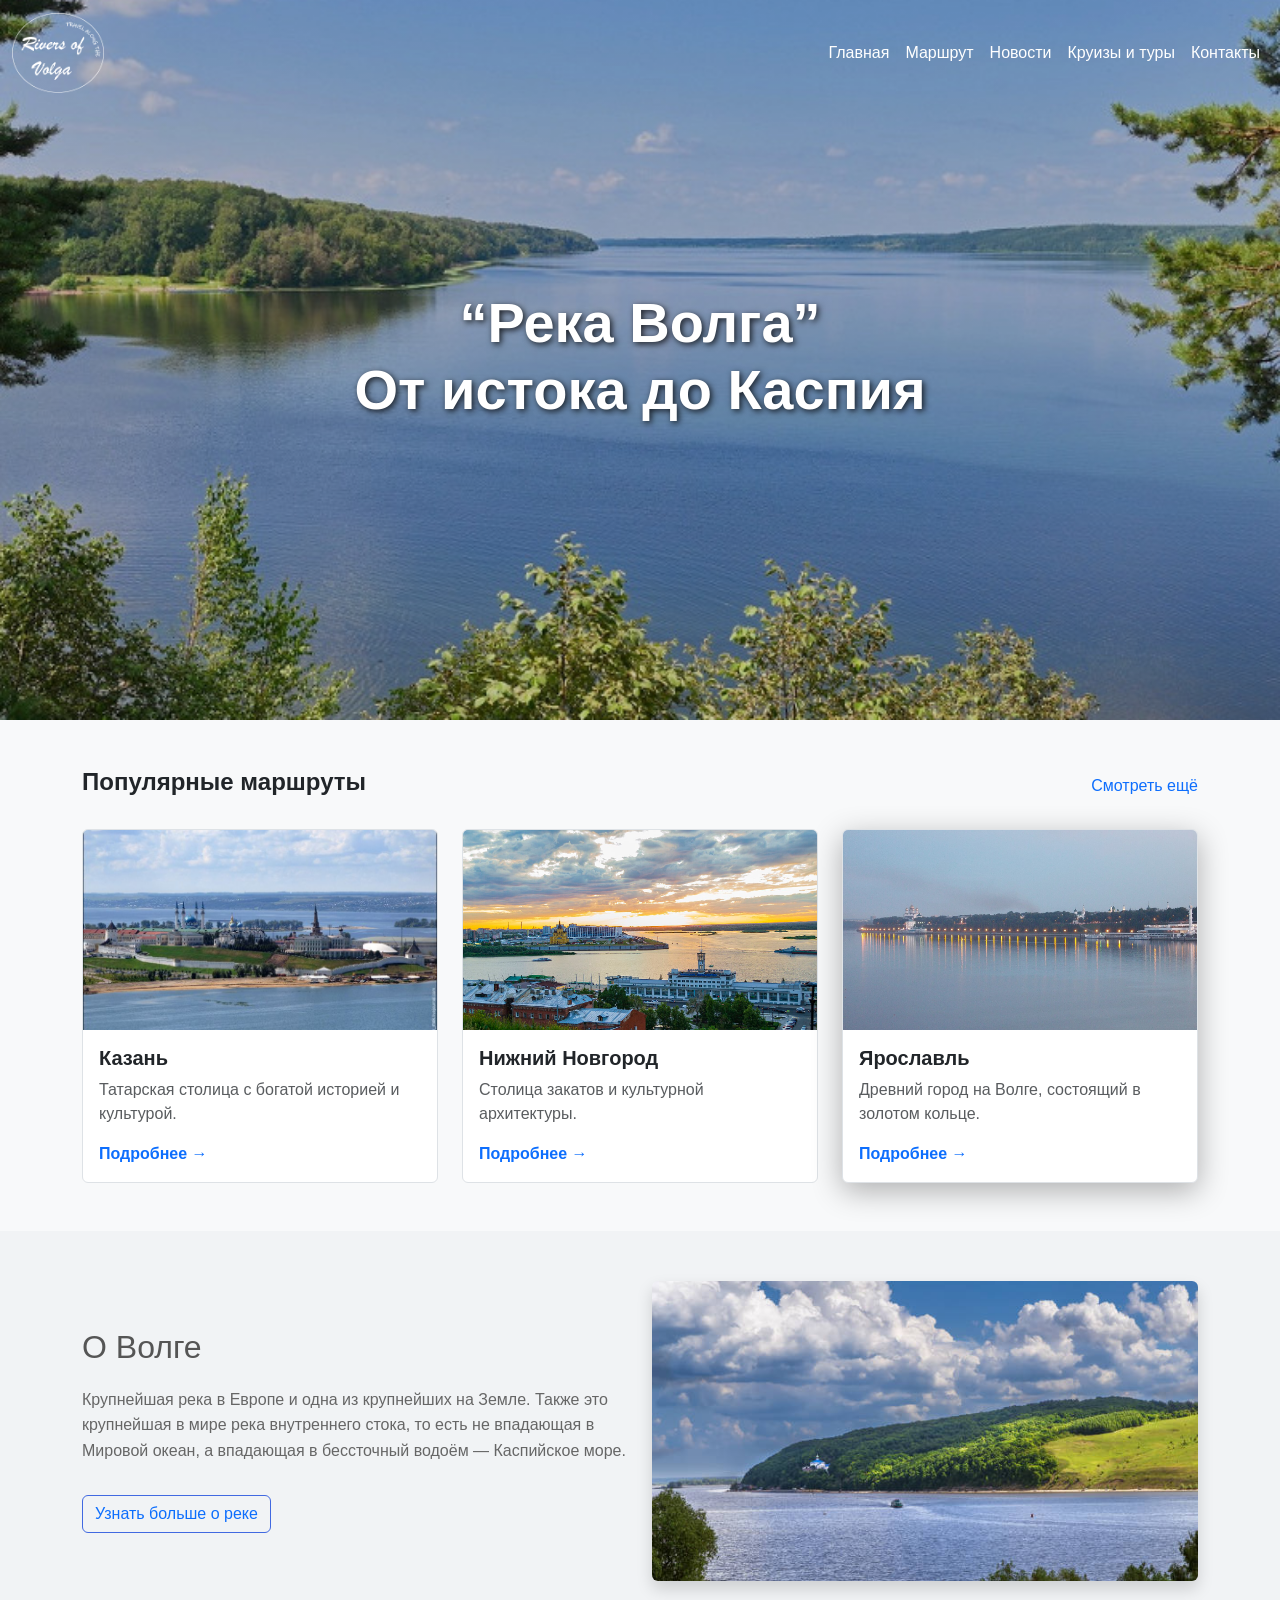
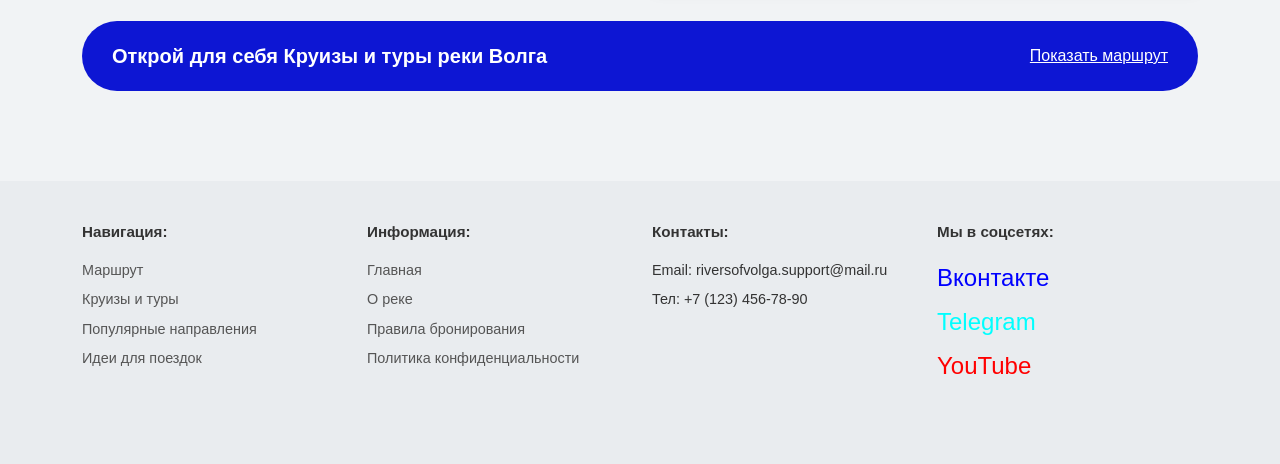
==== index.html @ 1bbc3a09 "Add files via upload" ====
<!DOCTYPE html>
<html lang="en">
<head>
    <meta charset="UTF-8">
    <meta http-equiv="X-UA-Compatible" content="IE=edge">
    <meta name="viewport" content="width=device-width, initial-scale=1.0">
    <meta name="description" content="Крупнейшая река в Европе и одна из крупнейших на Земле.">
    <meta name="keywords" content="река, Волга, реки России, известаня река в России">
    <title>река Волга</title>
    <link href="css/bootstrap.min.css" rel="stylesheet">
    <link href="style.css" rel="stylesheet">
    <link rel="icon" type="image/x-icon" href="images/favicon-16.ico">
    <link rel="icon" type="image/png" sizes="32x32" href="images/favicon-32.png">
    <link rel="icon" type="image/png" sizes="16x16" href="images/favicon-16.png">
    <link rel="apple-touch-icon" href="images/apple-touch-icon.png">

    <!-- Open Graph для соцсетей -->
    <meta property="og:title" content="река Волга">
    <meta property="og:description" content="Крупнейшая река в Европе и одна из крупнейших на Земле.">
    <meta property="og:image" content="/images/Logotip.png">
</head>
<body>
    <!-- НАВИГАЦИОННАЯ ПАНЕЛЬ -->
    <nav class="navbar navbar-expand-lg navbar-dark bg-transparent position-absolute w-100" style="z-index: 10; top: 0;">
        <div class="container-fluid">
            <a class="navbar-brand" href="#">
                <div class="logo-container">
                    <img src="images/Logotip.png" alt="Logo" class="logo-img">
                </div>
            </a>
            
            <button class="navbar-toggler" type="button" data-bs-toggle="collapse" data-bs-target="#navbarNav">
                <span class="navbar-toggler-icon"></span>
            </button>
            <div class="collapse navbar-collapse justify-content-end" id="navbarNav">
                <ul class="navbar-nav">
                    <li class="nav-item"><a class="nav-link text-white" href="#">Главная</a></li>
                    <li class="nav-item"><a class="nav-link text-white" href="#">Маршрут</a></li>
                    <li class="nav-item"><a class="nav-link text-white" href="#">Новости</a></li>
                    <li class="nav-item"><a class="nav-link text-white" href="#">Круизы и туры</a></li>
                    <li class="nav-item"><a class="nav-link text-white" href="#">Контакты</a></li>
                </ul>
            </div>
        </div>
    </nav>
    <!-- ГЕРОЙ-БАННЕР -->
    <header class="hero-section">
        <div class="container text-center hero-text">
            <h1 class="fw-bold">“Река Волга”<br>От истока до Каспия</h1>
        </div>
    </header>
    <!-- СЕТКА КАТЕГОРИЙ -->
    <section class="container py-5">
        <div class="d-flex justify-content-between align-items-center mb-4">
            <h2 class="h4 fw-bold">Популярные маршруты</h2>
            <a href="#" class="text-decoration-none text-primary">Смотреть ещё</a>
        </div>
        <!-- Колонка 1. Популярные направления -->
        <div class="row g-4">
            <div class="col-lg-4 col-md-6 col-12">
                <!-- Карточка 1 -->
                <div class="card h-100 route-card">
                    <img src="images/Kazan.jpg" class="card-img-top" alt="Казань">
                    <div class="card-body d-flex flex-column">
                        <h3 class="card-title h5 fw-bold">Казань</h3>
                        <p class="card-text flex-grow-1 text-muted">Татарская столица с богатой историей и культурой.</p>
                        <a href="#" class="text-primary fw-bold text-decoration-none mt-auto">Подробнее &rarr;</a>
                    </div>
                </div>
            </div>
            <!-- Карточка 2 -->
            <div class="col-lg-4 col-md-6 col-12">
                <div class="card h-100 route-card">
                    <img src="images/Nizhniy_Novgorod.jpg" class="card-img-top" alt="Нижний Новгород">
                    <div class="card-body d-flex flex-column">
                        <h3 class="card-title h5 fw-bold">Нижний Новгород</h3>
                        <p class="card-text flex-grow-1 text-muted">Столица закатов и культурной архитектуры.</p>
                        <a href="#" class="text-primary fw-bold text-decoration-none mt-auto">Подробнее &rarr;</a>
                    </div>
                </div>
            </div>
            <!-- Карточка 3 -->
            <div class="col-lg-4 col-md-6 col-12">
                <div class="card h-100 route-card" style="box-shadow: 0 8px 30px rgba(0, 0, 0, 0.3);">
                    <img src="images/Yaroslavl.JPG" class="card-img-top" alt="Ярославль">
                    <div class="card-body d-flex flex-column">
                        <h3 class="card-title h5 fw-bold">Ярославль</h3>
                        <p class="card-text flex-grow-1 text-muted">Древний город на Волге, состоящий в золотом кольце.</p>
                        <a href="#" class="text-primary fw-bold text-decoration-none mt-auto">Подробнее &rarr;</a>
                    </div>
                </div>
            </div>
        </div>
    </section>
    <!-- СЕКЦИЯ С ИНФОРМАЦИЕЙ О ВОЛГЕ -->
    <section class="about-section">
        <div class="container">
            <div class="row align-items-center">
                <div class="col-lg-6 about-text">
                    <h2>О Волге</h2>
                    <p>Крупнейшая река в Европе и одна из крупнейших на Земле. Также это крупнейшая в мире река внутреннего стока, то есть не впадающая в Мировой океан, а впадающая в бессточный водоём — Каспийское море.</p>
                    <button class="btn btn-outline-primary mt-3 hover-btn"><a href="#" class="hover-text" style="text-decoration: none;">Узнать больше о реке</a></button>
                </div>
                <div class="col-lg-6 text-center about-image">
                    <img src="images/Volga_1.jpg" alt="Волга пейзаж" class="img-fluid rounded shadow" style="max-height: 300px; width: 100%; object-fit: cover;">
                </div>
            </div>
            
            <div class="cta-banner">
                <span class="fw-bold fs-5">Открой для себя Круизы и туры реки Волга</span>
                <a href="index2.html" class="hover-btn1" style="color: white;">Показать маршрут</a>
            </div>
        </div>
    </section>
    <!-- ПОДВАЛ (FOOTER) -->
    <footer>
        <div class="container">
            <div class="row">
                <!-- Колонка 1 -->
                <div class="col-md-3 col-6 mb-4">
                    <p class="fw-bold mb-3" style="font-size: 0.95rem;">Навигация:</p>
                    <ul>
                        <li><a href="#">Маршрут</a></li>
                        <li><a href="#">Круизы и туры</a></li>
                        <li><a href="#">Популярные направления</a></li>
                        <li><a href="#">Идеи для поездок</a></li>
                    </ul>
                </div>
                <!-- Колонка 2 -->
                <div class="col-md-3 col-6 mb-4">
                    <p class="fw-bold mb-3" style="font-size: 0.95rem;">Информация:</p>
                    <ul>
                        <li><a href="">Главная</a></li>
                        <li><a href="#">О реке</a></li>
                        <li><a href="#">Правила бронирования</a></li>
                        <li><a href="#">Политика конфиденциальности</a></li>
                    </ul>
                </div>
                <!-- Колонка 3 -->
                <div class="col-md-3 col-6 mb-4">
                    <p class="fw-bold mb-3" style="font-size: 0.95rem;">Контакты:</p>
                    <ul>
                        <li>Email: riversofvolga.support@mail.ru</li>
                        <li>Тел: +7 (123) 456-78-90</li>
                    </ul>
                </div>
                <!-- Колонка 4 -->
                <div class="col-md-3 col-6 mb-4">
                    <p class="fw-bold mb-3" style="font-size: 0.95rem;">Мы в соцсетях:</p>
                    <ul>
                        <li><a href="#" class="social-icon-link" title="ВКонтакте" style="color: blue;">Вконтакте</a></li>
                        <li><a href="#" class="social-icon-link" title="Telegram" style="color: cyan;">Telegram</a></li>
                        <li><a href="#" class="social-icon-link" title="YouTube" style="color: red;">YouTube</a></li>
                    </ul>
                </div>
            </div>
        </div>
    </footer>
    <!-- Подключение скрипта Bootstrap 5 для интерактивности (меню на мобильных) -->
    <script src="js/bootstrap.bundle.min.js"></script>

</body>
</html>
---- style.css ----
body {
    font-family: 'Roboto', sans-serif;
    background-color: #f8f9fa;
}
.logo-container {
    position: relative;
    display: inline-block;
    margin-right: 15px;
}
.logo-img {
    height: 80px;
    width: auto;
}
.logo-text {
    font-family: 'Great Vibes', cursive;
    font-size: 1.8rem;
    color: white;
    text-shadow: 2px 2px 4px rgba(0, 0, 0, 0.7);
    position: absolute;
    top: 50%;
    left: 50%;
    transition: transform 0.3s ease;
    transform: translate(-50%, -50%);
    pointer-events: none;
    text-align: center;
    line-height: 1;
}
@media (max-width: 575.98px) {
    .logo-img {height: 60px;}
    .logo-text {font-size: 1.2rem;}
    .cta-banner .btn-light {
        align-items: center;
        text-align: center;
    }
}
.hero-section {
    background: linear-gradient(rgba(0, 0, 0, 0.2), rgba(0, 0, 0, 0.2)), url(images/Volga.jpg) no-repeat center center;
    background-size: cover;
    height: 80vh;
    min-height: 400px;
    display: flex;
    align-items: center;
    justify-content: center;
    position: relative;
}
.hero-text h1 {
    color: white;
    text-shadow: 2px 2px 6px rgba(0, 0, 0, 0.8);
    font-size: 3.5rem;
}
.route-card {
    transition: all 0.3s ease;
    border: 1px solid #dee2e6;
}
.route-card:hover {
    border: 2px solid #4169e1;
    box-shadow: 0 4px 12px rgba(65, 105, 225, 0.2);
    transform: translateY(-5px);
}
.card-img-top {
    height: 200px;
    object-fit: cover;
}
.about-section {
    background-color: #f1f3f5;
    padding: 50px 0;
}
.about-text h2 {
    color: #555;
    margin-bottom: 20px;
}
.about-text p {
    color: #666;
    line-height: 1.6;
}
.btn-outline-primary {
    border-color: #4169e1;
    color: #4169e1;
}
.btn-outline-primary:hover {
    background-color: #4169e1;
    color: white;
}
.cta-banner {
    background-color: #0d16d3;
    border-radius: 50px;
    padding: 20px 30px;
    color: white;
    display: flex;
    justify-content: space-between;
    align-items: center;
    flex-wrap: wrap;
    margin: 40px 0;
}
.cta-banner .btn-light {
    background-color: white;
    color: #000;
    font-weight: 500;
    margin: 0 auto;
    display: block;
    text-decoration: none;
}
.cta-banner .btn-light:hover {
    background-color:darkolivegreen;
}
footer {
    background-color: #e9ecef;
    padding: 40px 0;
    font-size: 0.9rem;
    color: #333;
}
footer h6 {
    font-weight: 700;
    margin-bottom: 15px;
}
footer ul {
    list-style: none;
    padding: 0;
}
footer ul li {
    margin-bottom: 8px;
}
footer ul li a {
    text-decoration: none;
    color: #555;
}
footer ul li a:hover {
    text-decoration: underline;
}
/* --- ИЗМЕНЕНИЕ 2: СТИЛИ ДЛЯ ИКОНОК СОЦСЕТЕЙ --- */
        .social-icon-link {
            font-size: 1.5rem; /* Размер иконок */
            transition: color 0.3s ease, transform 0.3s ease;
            display: inline-block;
        }

        /* Эффект наведения на иконки */
        .social-icon-link:hover {
            transform: scale(1.15); /* Небольшое увеличение */
        } 
@media (max-width: 991.98px) {
    .about-image {margin-top: 20px;}
}
.hover-text {
    transition: font-size 0.3s ease, color 0.3s ease;
    display: inline-block; /* дял анимации размера */
}
.hover-text:hover {
    color: red !important; /* слово становится красным при наведении */
    font-size: 1.1em; /* увеличение текста */
}
.hover-btn {
    transition: all 0.3s ease;
}
.hover-btn:hover {
    background-color: transparent !important; /* убирает фон */
    border-color: #4169e1; /* Оставляет рамку */
    color: red; /*цвет текста при наведении */
    transform: scale(1.05); /* кнопка увеличивается */
}
.hover-btn1:hover {
    transform: scale(1.05); /* кнопка увеличивается */
}
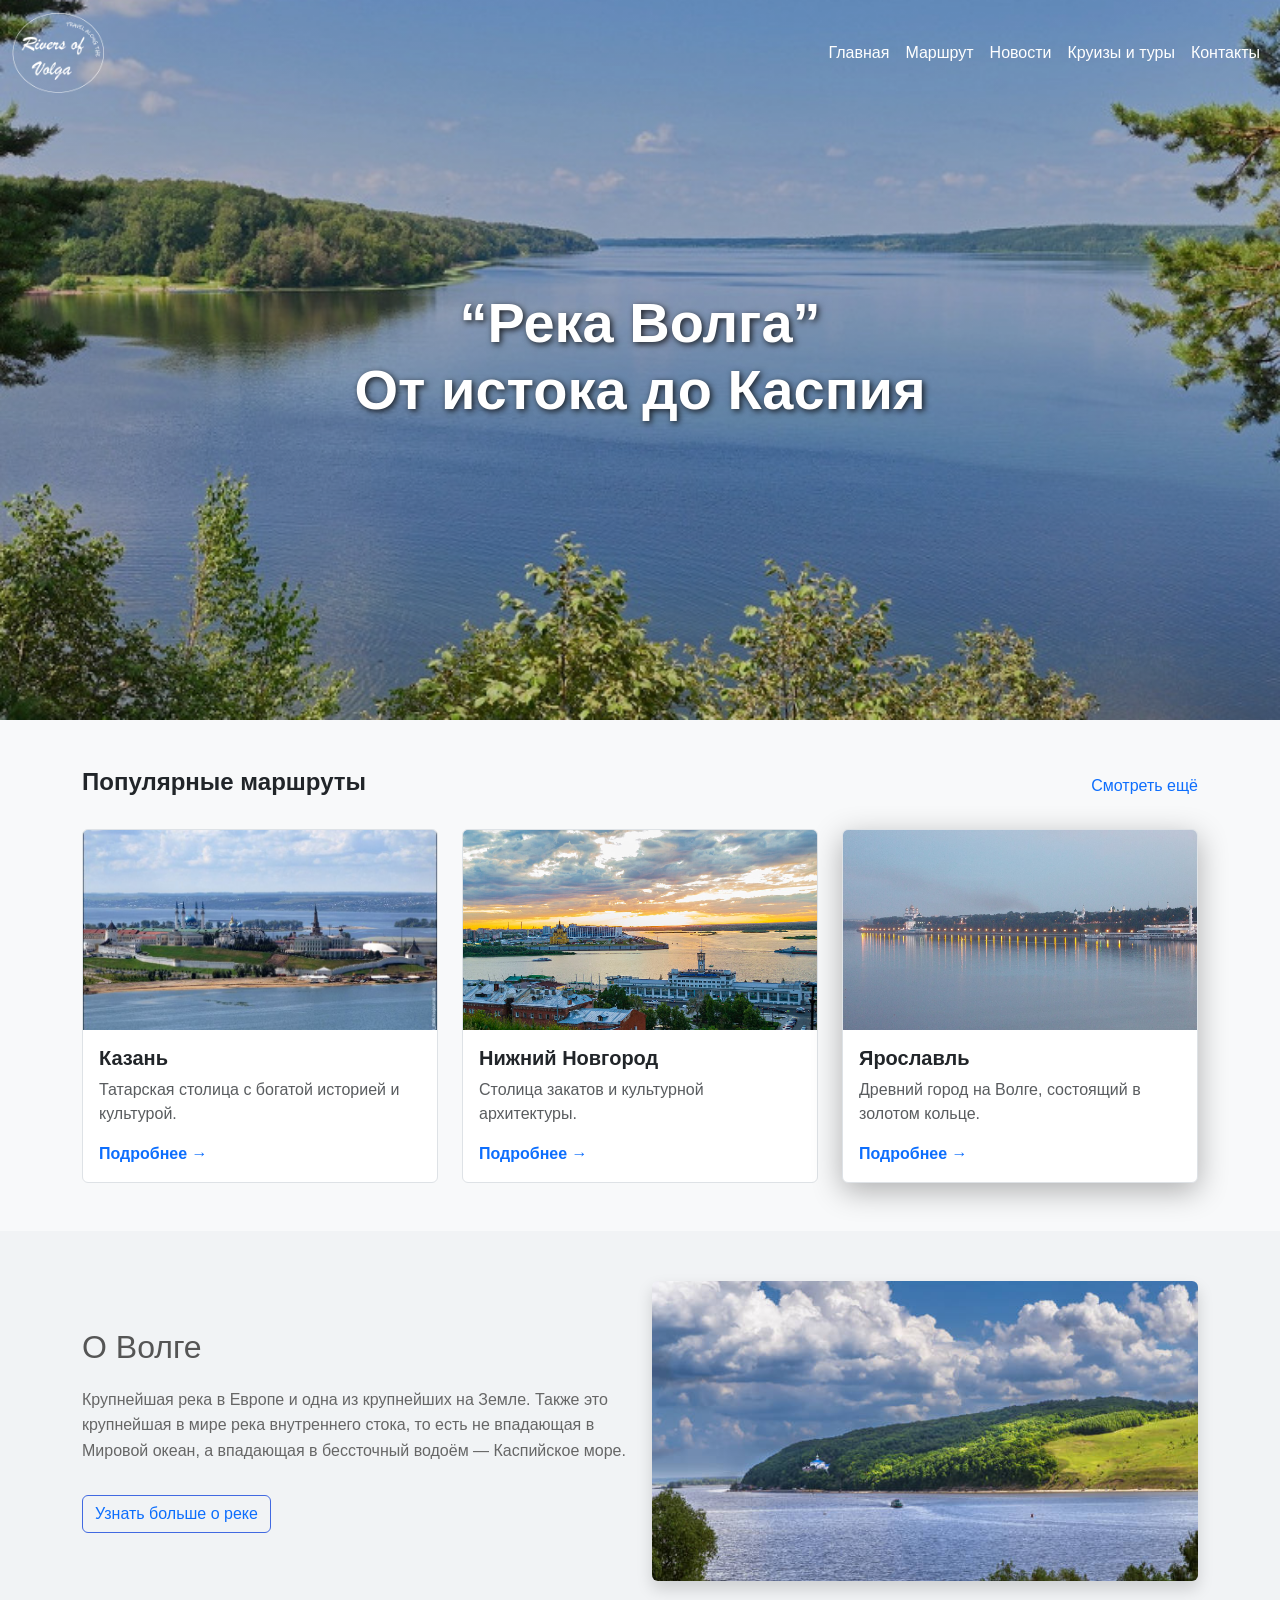
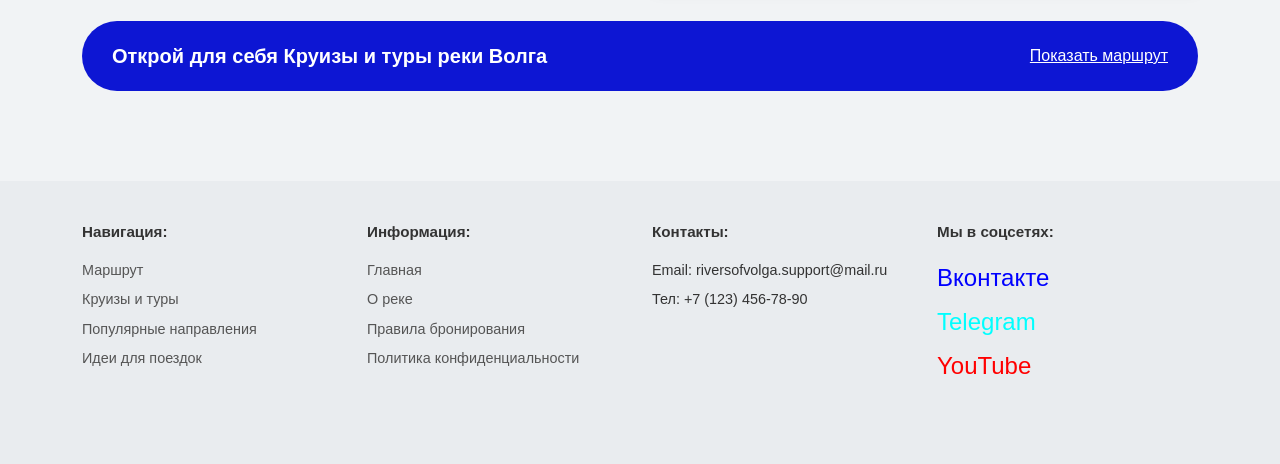
==== commit f465b219: "Add files via upload" ====
--- a/index.html
+++ b/index.html
@@ -17,7 +17,7 @@
     <!-- Open Graph для соцсетей -->
     <meta property="og:title" content="река Волга">
     <meta property="og:description" content="Крупнейшая река в Европе и одна из крупнейших на Земле.">
-    <meta property="og:image" content="/images/Logotip.png">
+    <meta property="og:image" content="/images/preview.jpg">
 </head>
 <body>
     <!-- НАВИГАЦИОННАЯ ПАНЕЛЬ -->
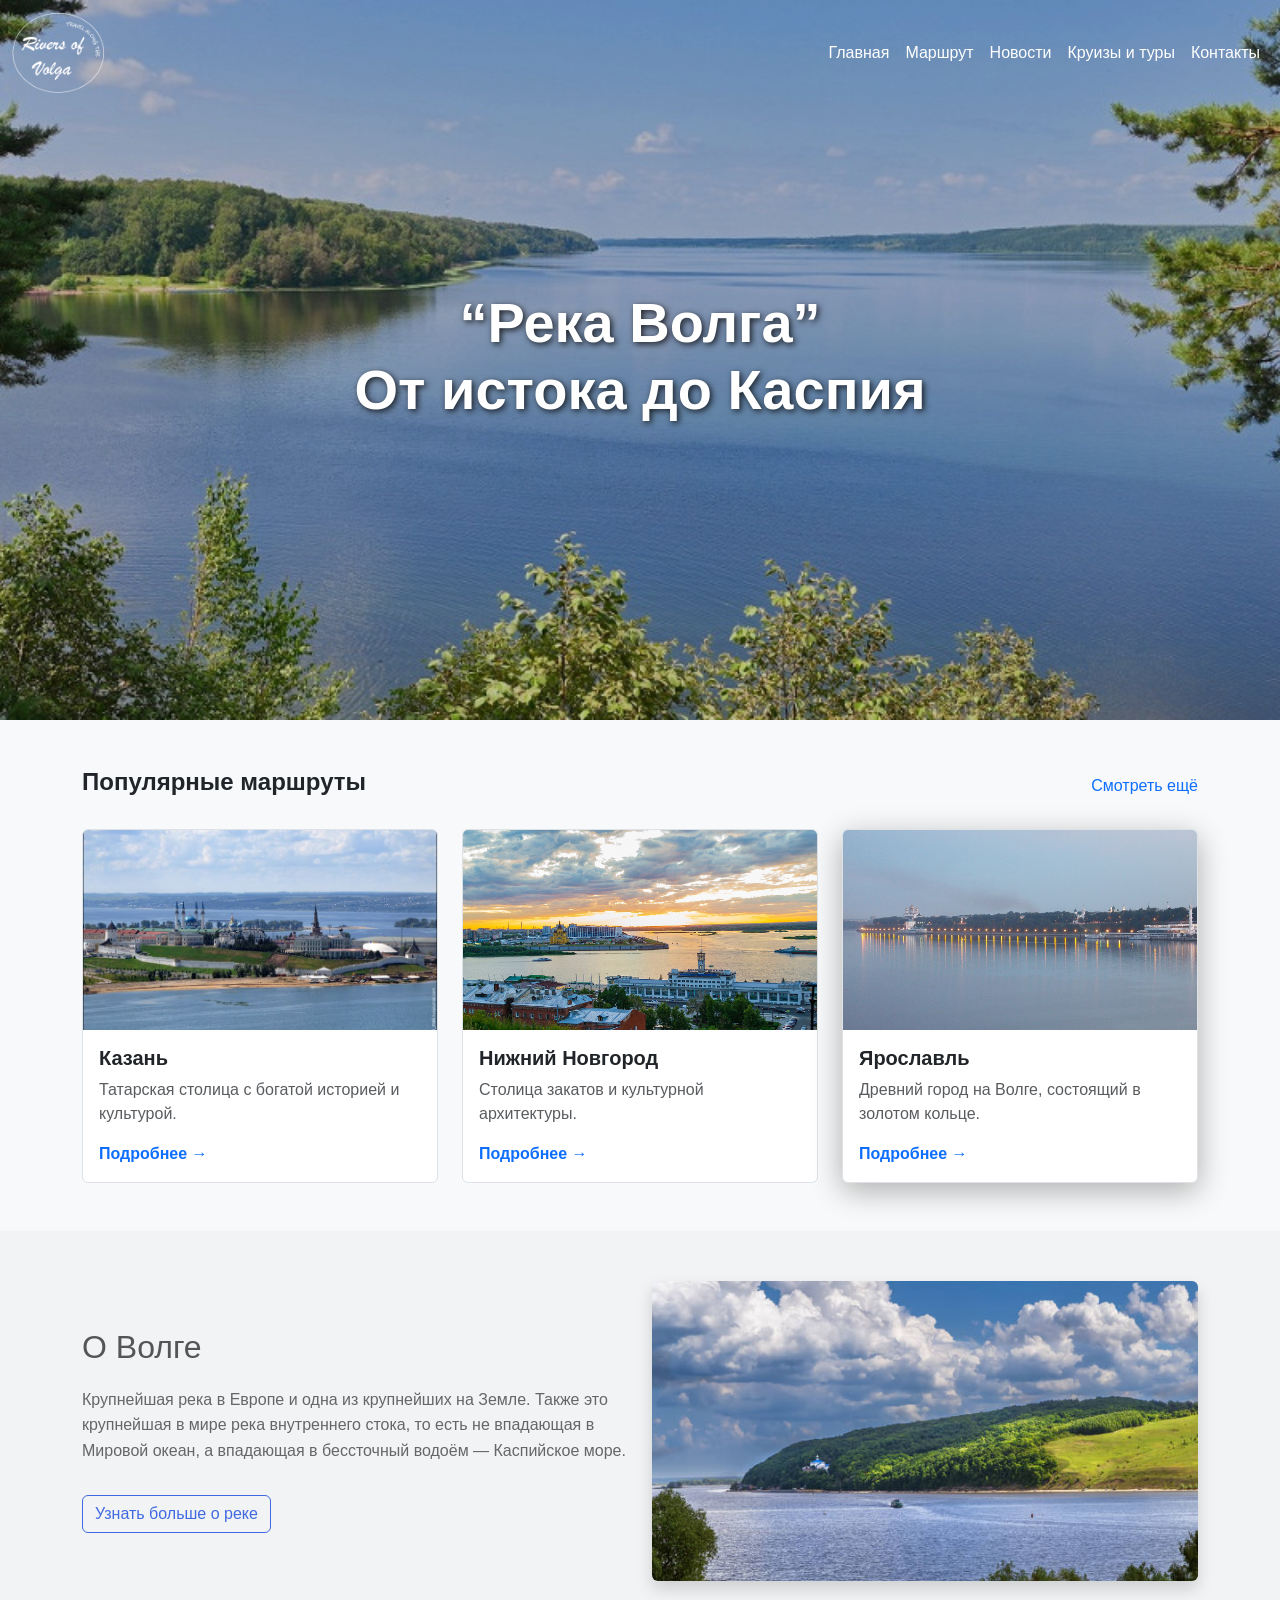
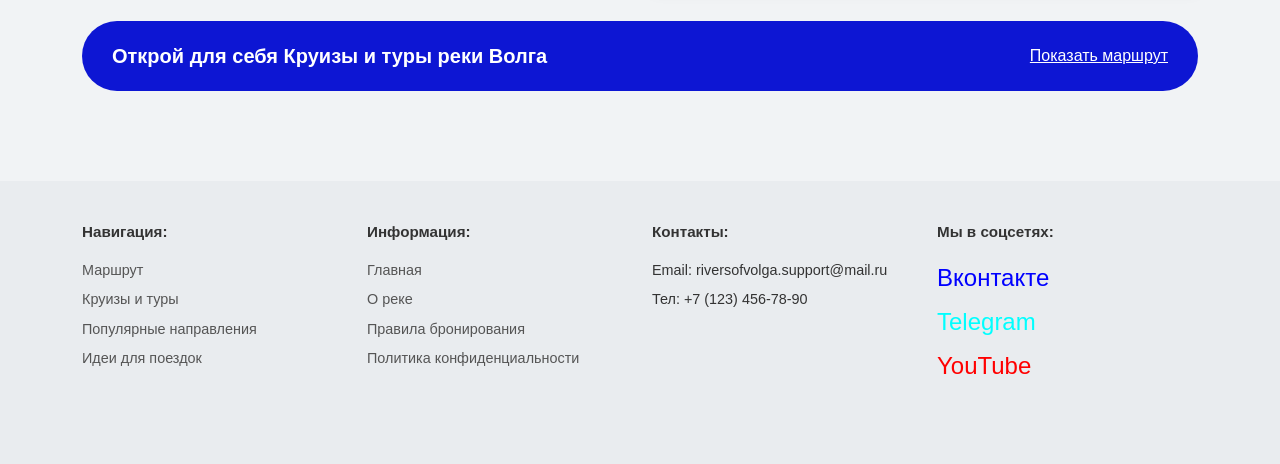
==== commit 3b281654: "Add files via upload" ====
--- a/index.html
+++ b/index.html
@@ -1,23 +1,31 @@
 <!DOCTYPE html>
-<html lang="en">
+<html lang="ru">
 <head>
     <meta charset="UTF-8">
-    <meta http-equiv="X-UA-Compatible" content="IE=edge">
-    <meta name="viewport" content="width=device-width, initial-scale=1.0">
+    <meta name="viewport" content="width=device-width, initial-scale=1">
+    <!-- SEO -->
+    <title>река Волга</title>
     <meta name="description" content="Крупнейшая река в Европе и одна из крупнейших на Земле.">
     <meta name="keywords" content="река, Волга, реки России, известаня река в России">
-    <title>река Волга</title>
-    <link href="css/bootstrap.min.css" rel="stylesheet">
-    <link href="style.css" rel="stylesheet">
+
+    <!-- Open Graph для соцсетей -->
+    <meta property="og:title" content="река Волга">
+    <meta property="og:description" content="Крупнейшая река в Европе и одна из крупнейших на Земле.">
+    <meta property="og:image" content="images/preview.jpg">
+    <meta property="og:type" content="website">
+    <meta property="og:locale" content="ru_RU">
+    <meta property="og:url" content="https://fr9d.github.io/Reka_Volga/">
+
+    <!-- Favicon -->
     <link rel="icon" type="image/x-icon" href="images/favicon-16.ico">
     <link rel="icon" type="image/png" sizes="32x32" href="images/favicon-32.png">
     <link rel="icon" type="image/png" sizes="16x16" href="images/favicon-16.png">
     <link rel="apple-touch-icon" href="images/apple-touch-icon.png">
 
-    <!-- Open Graph для соцсетей -->
-    <meta property="og:title" content="река Волга">
-    <meta property="og:description" content="Крупнейшая река в Европе и одна из крупнейших на Земле.">
-    <meta property="og:image" content="/images/preview.jpg">
+    <!-- Bootstrap CSS -->
+    <link href="css/bootstrap.min.css" rel="stylesheet">
+    <!-- Собственные стили --> 
+    <link href="style.css" rel="stylesheet">
 </head>
 <body>
     <!-- НАВИГАЦИОННАЯ ПАНЕЛЬ -->
@@ -99,7 +107,7 @@
                 <div class="col-lg-6 about-text">
                     <h2>О Волге</h2>
                     <p>Крупнейшая река в Европе и одна из крупнейших на Земле. Также это крупнейшая в мире река внутреннего стока, то есть не впадающая в Мировой океан, а впадающая в бессточный водоём — Каспийское море.</p>
-                    <button class="btn btn-outline-primary mt-3 hover-btn"><a href="#" class="hover-text" style="text-decoration: none;">Узнать больше о реке</a></button>
+                    <a href="#" class="btn btn-outline-primary mt-3 hover-btn hover-text" style="text-decoration: none;">Узнать больше о реке</a>
                 </div>
                 <div class="col-lg-6 text-center about-image">
                     <img src="images/Volga_1.jpg" alt="Волга пейзаж" class="img-fluid rounded shadow" style="max-height: 300px; width: 100%; object-fit: cover;">
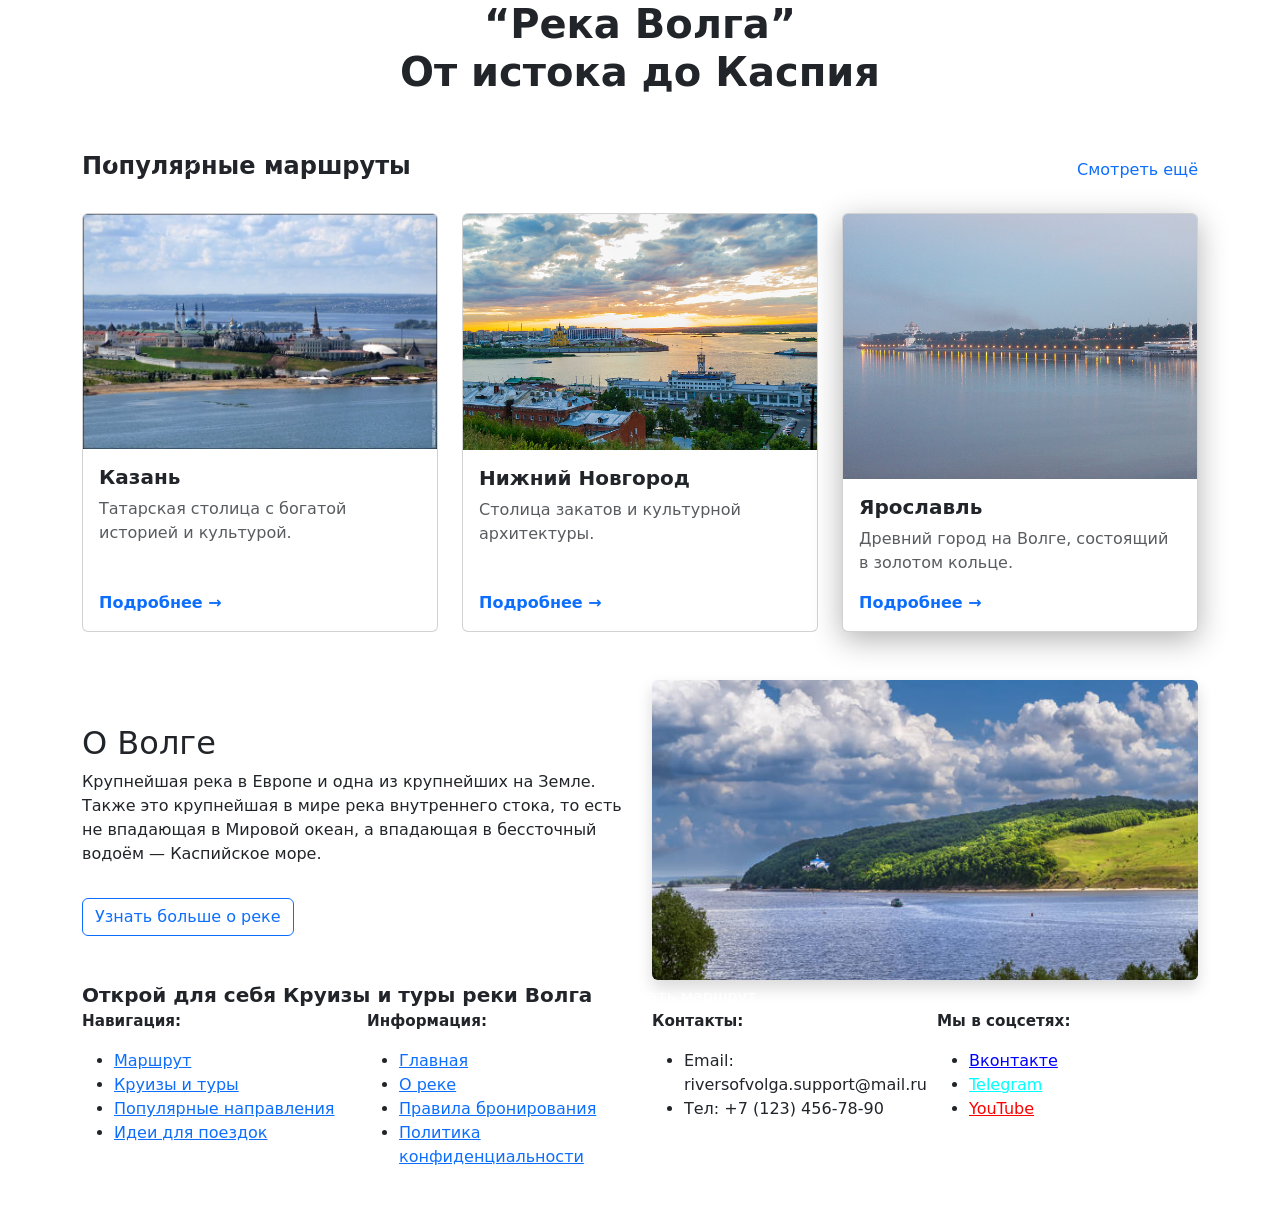
==== commit 3f29a700: "Add files via upload" ====
--- a/index.html
+++ b/index.html
@@ -25,7 +25,7 @@
     <!-- Bootstrap CSS -->
     <link href="css/bootstrap.min.css" rel="stylesheet">
     <!-- Собственные стили --> 
-    <link href="style.css" rel="stylesheet">
+    <link href="css/style.css" rel="stylesheet">
 </head>
 <body>
     <!-- НАВИГАЦИОННАЯ ПАНЕЛЬ -->
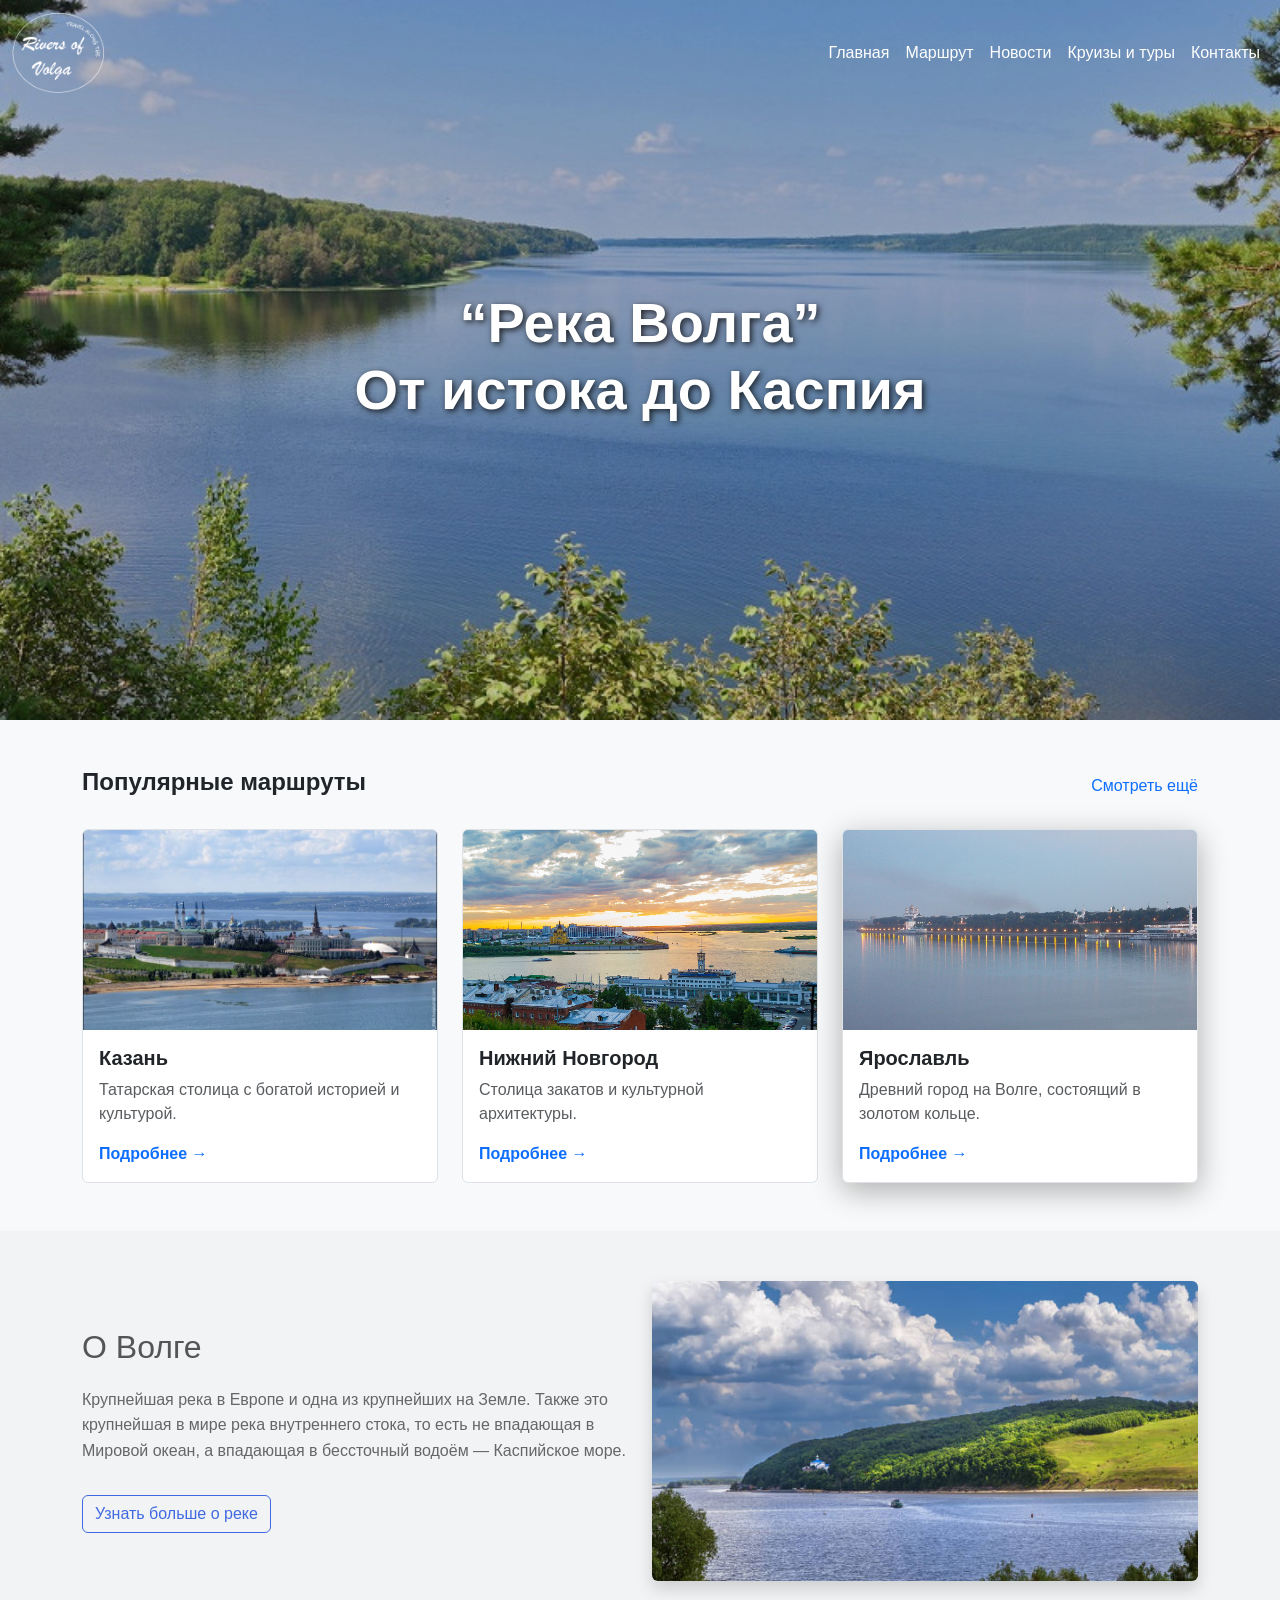
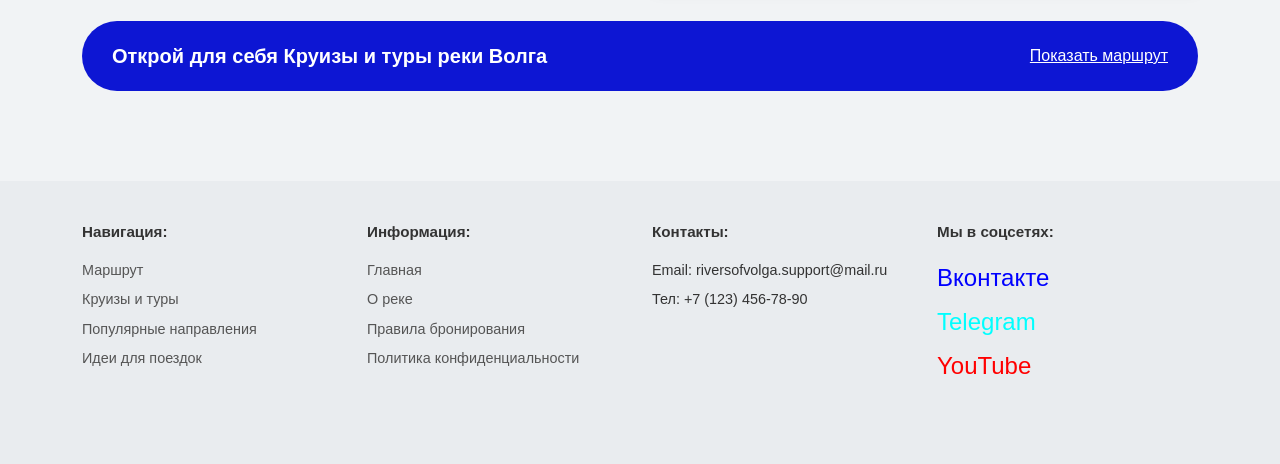
==== commit 04cb2e77: "Add files via upload" ====
--- a/index.html
+++ b/index.html
@@ -25,7 +25,7 @@
     <!-- Bootstrap CSS -->
     <link href="css/bootstrap.min.css" rel="stylesheet">
     <!-- Собственные стили --> 
-    <link href="css/style.css" rel="stylesheet">
+    <link href="style.css" rel="stylesheet">
 </head>
 <body>
     <!-- НАВИГАЦИОННАЯ ПАНЕЛЬ -->
--- a/style.css
+++ b/style.css
@@ -0,0 +1,163 @@
+body {
+    font-family: 'Roboto', sans-serif;
+    background-color: #f8f9fa;
+}
+.logo-container {
+    position: relative;
+    display: inline-block;
+    margin-right: 15px;
+}
+.logo-img {
+    height: 80px;
+    width: auto;
+}
+.logo-text {
+    font-family: 'Great Vibes', cursive;
+    font-size: 1.8rem;
+    color: white;
+    text-shadow: 2px 2px 4px rgba(0, 0, 0, 0.7);
+    position: absolute;
+    top: 50%;
+    left: 50%;
+    transition: transform 0.3s ease;
+    transform: translate(-50%, -50%);
+    pointer-events: none;
+    text-align: center;
+    line-height: 1;
+}
+@media (max-width: 575.98px) {
+    .logo-img {height: 60px;}
+    .logo-text {font-size: 1.2rem;}
+    .cta-banner .btn-light {
+        align-items: center;
+        text-align: center;
+    }
+}
+.hero-section {
+    background: linear-gradient(rgba(0, 0, 0, 0.2), rgba(0, 0, 0, 0.2)), url(images/Volga.jpg) no-repeat center center;
+    background-size: cover;
+    height: 80vh;
+    min-height: 400px;
+    display: flex;
+    align-items: center;
+    justify-content: center;
+    position: relative;
+}
+.hero-text h1 {
+    color: white;
+    text-shadow: 2px 2px 6px rgba(0, 0, 0, 0.8);
+    font-size: 3.5rem;
+}
+.route-card {
+    transition: all 0.3s ease;
+    border: 1px solid #dee2e6;
+}
+.route-card:hover {
+    border: 2px solid #4169e1;
+    box-shadow: 0 4px 12px rgba(65, 105, 225, 0.2);
+    transform: translateY(-5px);
+}
+.card-img-top {
+    height: 200px;
+    object-fit: cover;
+}
+.about-section {
+    background-color: #f1f3f5;
+    padding: 50px 0;
+}
+.about-text h2 {
+    color: #555;
+    margin-bottom: 20px;
+}
+.about-text p {
+    color: #666;
+    line-height: 1.6;
+}
+.btn-outline-primary {
+    border-color: #4169e1;
+    color: #4169e1;
+}
+.btn-outline-primary:hover {
+    background-color: #4169e1;
+    color: white;
+}
+.cta-banner {
+    background-color: #0d16d3;
+    border-radius: 50px;
+    padding: 20px 30px;
+    color: white;
+    display: flex;
+    justify-content: space-between;
+    align-items: center;
+    flex-wrap: wrap;
+    margin: 40px 0;
+}
+.cta-banner .btn-light {
+    background-color: white;
+    color: #000;
+    font-weight: 500;
+    margin: 0 auto;
+    display: block;
+    text-decoration: none;
+}
+.cta-banner .btn-light:hover {
+    background-color:darkolivegreen;
+}
+footer {
+    background-color: #e9ecef;
+    padding: 40px 0;
+    font-size: 0.9rem;
+    color: #333;
+}
+footer h6 {
+    font-weight: 700;
+    margin-bottom: 15px;
+}
+footer ul {
+    list-style: none;
+    padding: 0;
+}
+footer ul li {
+    margin-bottom: 8px;
+}
+footer ul li a {
+    text-decoration: none;
+    color: #555;
+}
+footer ul li a:hover {
+    text-decoration: underline;
+}
+/* --- ИЗМЕНЕНИЕ 2: СТИЛИ ДЛЯ ИКОНОК СОЦСЕТЕЙ --- */
+        .social-icon-link {
+            font-size: 1.5rem; /* Размер иконок */
+            transition: color 0.3s ease, transform 0.3s ease;
+            display: inline-block;
+        }
+
+        /* Эффект наведения на иконки */
+        .social-icon-link:hover {
+            transform: scale(1.15); /* Небольшое увеличение */
+        } 
+@media (max-width: 991.98px) {
+    .about-image {margin-top: 20px;}
+}
+.hover-text {
+    transition: font-size 0.3s ease, color 0.3s ease;
+    display: inline-block; /* дял анимации размера */
+}
+.hover-text:hover {
+    color: red !important; /* слово становится красным при наведении */
+    font-size: 1.1em; /* увеличение текста */
+}
+.hover-btn {
+    transition: all 0.3s ease;
+}
+.hover-btn:hover {
+    background-color: transparent !important; /* убирает фон */
+    border-color: #4169e1; /* Оставляет рамку */
+    color: red; /*цвет текста при наведении */
+    transform: scale(1.05); /* кнопка увеличивается */
+}
+.hover-btn1:hover {
+    transform: scale(1.05); /* кнопка увеличивается */
+}
